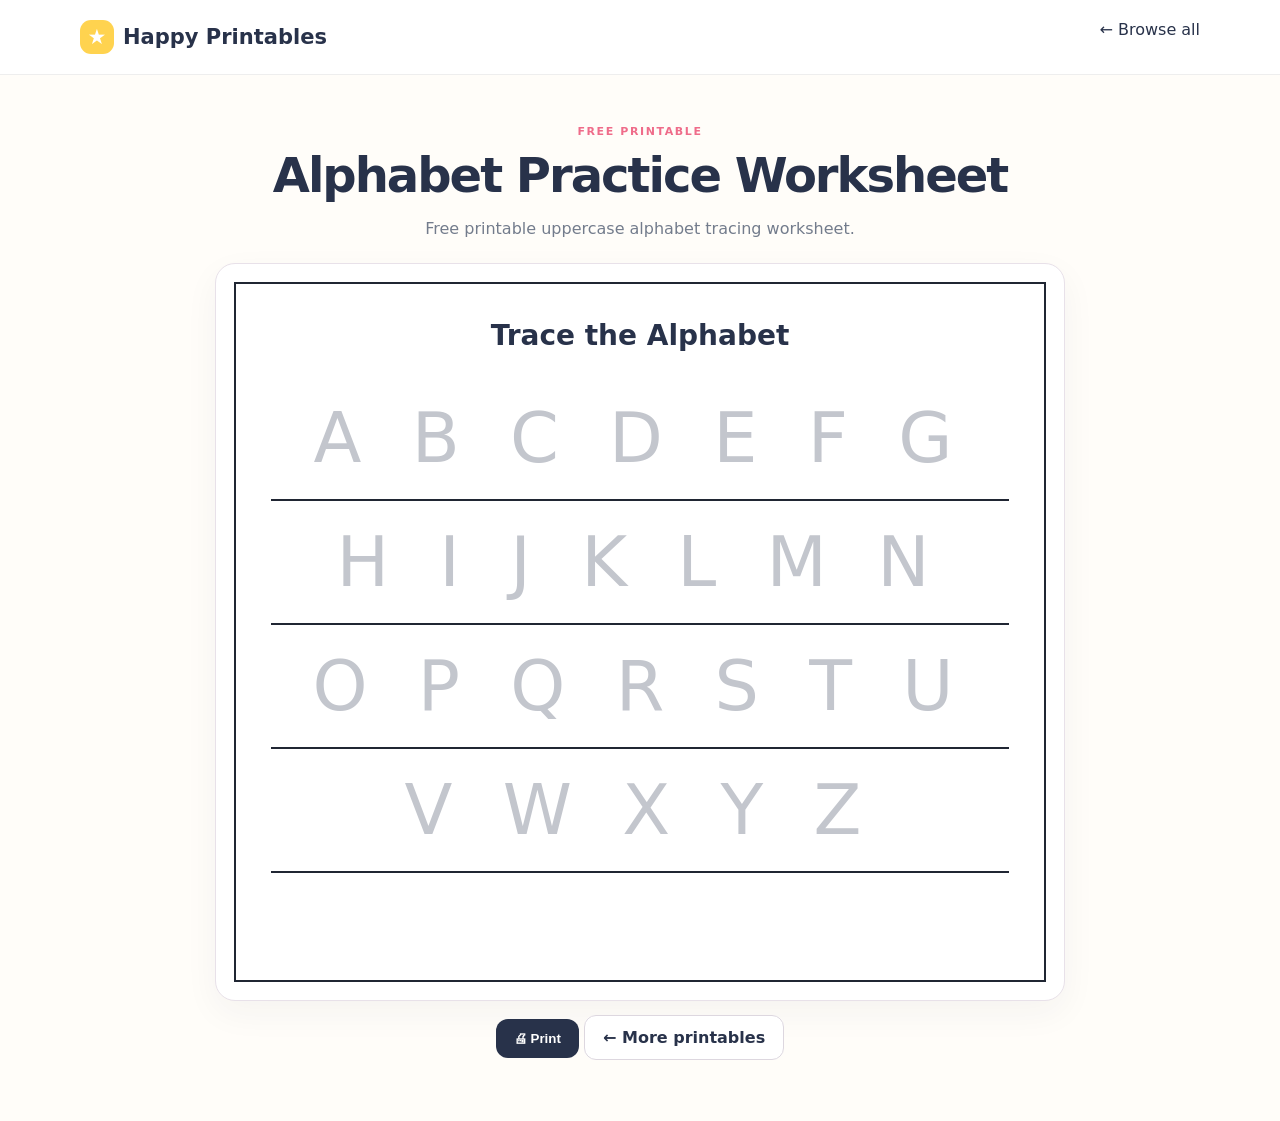
==== printables/alphabet-practice.html @ d5bad9fc "Add files via upload" ====
<!doctype html><html lang="en"><head><meta charset="utf-8"><meta name="viewport" content="width=device-width,initial-scale=1"><title>Alphabet Practice Worksheet — Happy Printables</title><meta name="description" content="Free printable uppercase alphabet tracing worksheet."><link rel="stylesheet" href="../style.css"></head><body><header class="print-header no-print"><div class="wrap print-nav"><a class="brand" href="../index.html"><b>★</b> Happy Printables</a><a href="../index.html">← Browse all</a></div></header><main class="print-main"><div class="print-title no-print"><span class="eyebrow">FREE PRINTABLE</span><h1>Alphabet Practice Worksheet</h1><p>Free printable uppercase alphabet tracing worksheet.</p></div><div class="worksheet-shell"><div class="worksheet"><h2>Trace the Alphabet</h2><div class="trace">A B C D E F G</div><div class="trace">H I J K L M N</div><div class="trace">O P Q R S T U</div><div class="trace">V W X Y Z</div></div></div><div class="controls no-print"><button class="btn" onclick="window.print()">🖨 Print</button> <a class="btn alt" href="../index.html">← More printables</a></div></main></body></html>
---- style.css ----
*{box-sizing:border-box}body{margin:0;background:#fffdf9;color:#28324a;font-family:Inter,system-ui,-apple-system,Segoe UI,sans-serif}a{text-decoration:none;color:inherit}.wrap{width:min(1120px,calc(100% - 32px));margin:auto}header{background:#fff;border-bottom:1px solid #eee8ef;position:sticky;top:0;z-index:5}.nav{height:70px;display:flex;align-items:center;justify-content:space-between;font-size:14px;font-weight:750;color:#687184}.brand{font-size:21px;font-weight:900;color:#28324a;display:flex;gap:9px;align-items:center}.brand b{display:grid;place-items:center;width:34px;height:34px;border-radius:11px;background:#ffd34f;color:white}.hero{background:linear-gradient(135deg,#fff0f5,#fff8e5,#edf9ff)}.hero-grid{min-height:480px;display:grid;grid-template-columns:1.15fr .85fr;gap:30px;align-items:center;padding:55px 0}.eyebrow{font-size:11px;font-weight:900;letter-spacing:1.6px;color:#ef6c8a}.hero h1{font-size:clamp(40px,6vw,67px);line-height:.98;letter-spacing:-3px;margin:14px 0 20px;max-width:700px}.hero p{font-size:18px;line-height:1.6;color:#687184;max-width:600px}.search{height:58px;background:#fff;border:2px solid #eee8ef;border-radius:18px;display:flex;align-items:center;padding:0 16px;max-width:620px;box-shadow:0 12px 35px #28324a12;font-size:27px;color:#a1a8b5}.search input{border:0;outline:0;font-size:16px;width:100%;padding-left:10px}.quick,.cats{display:flex;gap:8px;flex-wrap:wrap;margin-top:13px}.quick button,.cat{border:1px solid #e5e0e8;background:white;border-radius:999px;padding:9px 13px;font-weight:750;color:#687184;cursor:pointer}.cat.active{background:#28324a;color:#fff;border-color:#28324a}.hero-paper{justify-self:center;width:270px;height:330px;background:#fff;border-radius:20px;box-shadow:0 25px 55px #28324a22;transform:rotate(3deg);padding:24px;text-align:center;display:flex;flex-direction:column;align-items:center}.hero-paper strong{color:#697286}.hero-paper em{font-style:normal;font-size:150px;line-height:1;color:#9677f5;font-weight:950}.hero-paper span{color:#c4c7ce;font-size:21px;letter-spacing:7px;border-top:2px dashed #ddd;padding-top:12px}.hero-paper i{color:#ff718c;font-size:35px}.head{display:flex;justify-content:space-between;align-items:end;margin-top:60px}.head h2,.why h2{font-size:34px;letter-spacing:-1.5px;margin:8px 0}.head small{color:#8a92a1}.cats{margin:24px 0}.cards{display:grid;grid-template-columns:repeat(3,1fr);gap:20px}.card{background:#fff;border:1px solid #eee8ef;border-radius:22px;overflow:hidden;box-shadow:0 7px 24px #28324a0a;transition:.2s}.card:hover{transform:translateY(-5px);box-shadow:0 18px 38px #28324a16}.preview{height:185px;display:flex;flex-direction:column;align-items:center;justify-content:center;gap:10px}.preview b{font-size:78px;line-height:1}.preview span{font-size:10px;font-weight:900;letter-spacing:2px;color:#6d7585}.purple{background:#f0ebff;color:#8e6cf3}.blue{background:#eaf7ff;color:#41a8dc}.green{background:#e9fbf3}.orange{background:#fff1e6;color:#ff9860}.pink{background:#fff0f5;color:#ef6c8a}.mint{background:#effcf8;color:#39ad8d}.body{padding:19px 20px 22px}.body label{font-size:9px;font-weight:900;letter-spacing:1.2px;color:#7c5be7}.body h3{font-size:21px;margin:11px 0 5px}.body p{color:#737c8c;line-height:1.5;font-size:14px;min-height:42px}.body strong{display:block;color:#ef6c8a;font-size:13px;margin-top:15px}.empty{padding:45px;text-align:center;background:#fff;border:1px dashed #ddd6df;border-radius:18px;color:#777}.why{padding:75px 0}.whygrid{display:grid;grid-template-columns:repeat(3,1fr);gap:15px;margin-top:22px}.whygrid div{background:#fff;border:1px solid #eee8ef;border-radius:18px;padding:21px}.whygrid b,.whygrid span{display:block}.whygrid span{color:#737c8c;line-height:1.5;font-size:14px;margin-top:7px}footer{border-top:1px solid #eee8ef;background:#fff;padding:28px 0;color:#8a92a1;text-align:center;font-size:13px}.print-header{padding:20px 0;background:#fff;border-bottom:1px solid #eee}.print-nav{display:flex;justify-content:space-between}.print-main{padding:45px 0}.print-title{text-align:center;margin-bottom:25px}.print-title h1{font-size:48px;letter-spacing:-2px;margin:8px 0}.print-title p{color:#737c8c}.worksheet-shell{max-width:850px;margin:auto;background:#fff;border:1px solid #e8e1e9;border-radius:20px;padding:18px;box-shadow:0 12px 35px #28324a0c}.worksheet{border:2px solid #202633;min-height:700px;padding:35px;background:white}.worksheet h2{text-align:center;margin:0 0 25px;font-size:28px}.trace{font-size:70px;color:#c3c6cd;letter-spacing:14px;text-align:center;border-bottom:2px solid #202633;padding:20px}.outline{font-size:220px;font-weight:950;text-align:center;line-height:1;color:white;-webkit-text-stroke:3px #202633}.big-number{font-size:260px;font-weight:950;text-align:center;line-height:1;margin:25px}.controls{text-align:center;margin:18px}.btn{border:0;border-radius:12px;padding:12px 18px;font-weight:850;background:#28324a;color:white;cursor:pointer}.btn.alt{background:white;color:#28324a;border:1px solid #ddd7df}.name-form{display:flex;max-width:650px;margin:0 auto 20px;gap:8px}.name-form input{flex:1;padding:13px;border:2px solid #e2dce5;border-radius:12px;font-size:16px}.name-lines{text-align:center;color:#aeb3bb;font-size:48px;line-height:1.65;letter-spacing:3px}@media(max-width:800px){.hero-grid{grid-template-columns:1fr}.hero-paper{display:none}.cards{grid-template-columns:repeat(2,1fr)}.whygrid{grid-template-columns:1fr}}@media(max-width:540px){.cards{grid-template-columns:1fr}.nav>a:last-child{display:none}.hero h1{letter-spacing:-2px}.cats{overflow:auto;flex-wrap:nowrap}.cat{white-space:nowrap}}@media print{.no-print{display:none!important}.print-main{padding:0}.worksheet-shell{border:0;box-shadow:none;padding:0}.worksheet{min-height:0}}
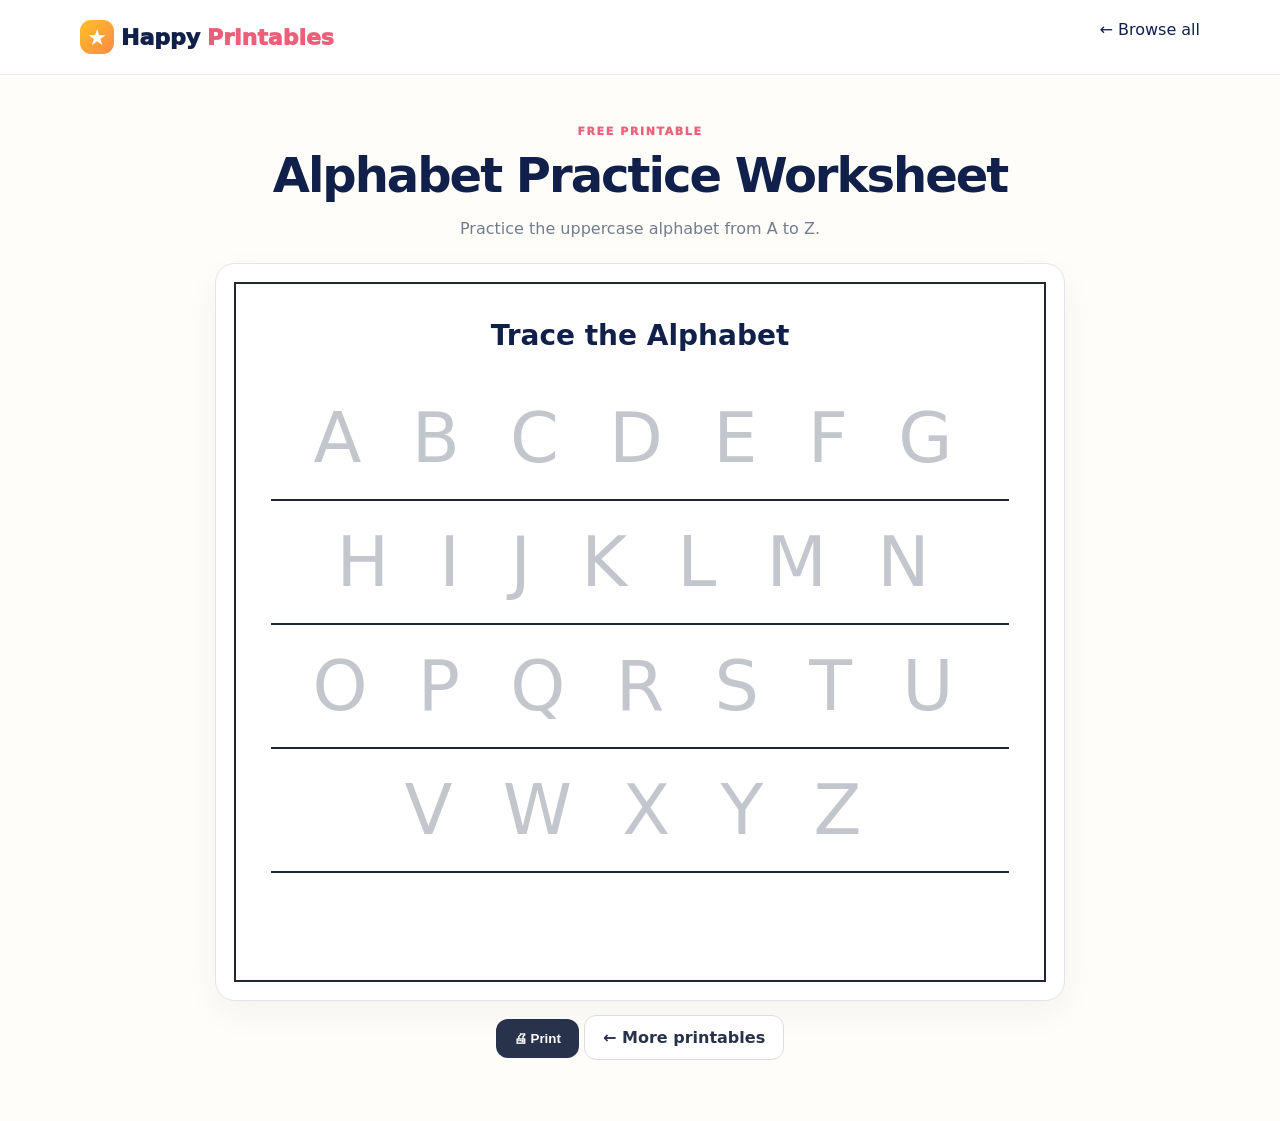
==== commit 2f256eeb: "Add files via upload" ====
--- a/printables/alphabet-practice.html
+++ b/printables/alphabet-practice.html
@@ -1 +1 @@
-<!doctype html><html lang="en"><head><meta charset="utf-8"><meta name="viewport" content="width=device-width,initial-scale=1"><title>Alphabet Practice Worksheet — Happy Printables</title><meta name="description" content="Free printable uppercase alphabet tracing worksheet."><link rel="stylesheet" href="../style.css"></head><body><header class="print-header no-print"><div class="wrap print-nav"><a class="brand" href="../index.html"><b>★</b> Happy Printables</a><a href="../index.html">← Browse all</a></div></header><main class="print-main"><div class="print-title no-print"><span class="eyebrow">FREE PRINTABLE</span><h1>Alphabet Practice Worksheet</h1><p>Free printable uppercase alphabet tracing worksheet.</p></div><div class="worksheet-shell"><div class="worksheet"><h2>Trace the Alphabet</h2><div class="trace">A B C D E F G</div><div class="trace">H I J K L M N</div><div class="trace">O P Q R S T U</div><div class="trace">V W X Y Z</div></div></div><div class="controls no-print"><button class="btn" onclick="window.print()">🖨 Print</button> <a class="btn alt" href="../index.html">← More printables</a></div></main></body></html>+<!doctype html><html lang="en"><head><meta charset="utf-8"><meta name="viewport" content="width=device-width,initial-scale=1"><title>Alphabet Practice Worksheet — Happy Printables</title><meta name="description" content="Free printable uppercase alphabet tracing worksheet."><link rel="stylesheet" href="../style.css"></head><body><header class="print-header no-print"><div class="wrap print-nav"><a class="brand" href="../index.html"><b>★</b> Happy <span>Printables</span></a><a href="../index.html">← Browse all</a></div></header><main class="print-main"><div class="print-title no-print"><span class="eyebrow">FREE PRINTABLE</span><h1>Alphabet Practice Worksheet</h1><p>Practice the uppercase alphabet from A to Z.</p></div><div class="worksheet-shell"><div class="worksheet"><h2>Trace the Alphabet</h2><div class="trace">A B C D E F G</div><div class="trace">H I J K L M N</div><div class="trace">O P Q R S T U</div><div class="trace">V W X Y Z</div></div></div><div class="controls no-print"><button class="btn" onclick="window.print()">🖨 Print</button> <a class="btn alt" href="../index.html">← More printables</a></div></main></body></html>
--- a/style.css
+++ b/style.css
@@ -1 +1,24 @@
-*{box-sizing:border-box}body{margin:0;background:#fffdf9;color:#28324a;font-family:Inter,system-ui,-apple-system,Segoe UI,sans-serif}a{text-decoration:none;color:inherit}.wrap{width:min(1120px,calc(100% - 32px));margin:auto}header{background:#fff;border-bottom:1px solid #eee8ef;position:sticky;top:0;z-index:5}.nav{height:70px;display:flex;align-items:center;justify-content:space-between;font-size:14px;font-weight:750;color:#687184}.brand{font-size:21px;font-weight:900;color:#28324a;display:flex;gap:9px;align-items:center}.brand b{display:grid;place-items:center;width:34px;height:34px;border-radius:11px;background:#ffd34f;color:white}.hero{background:linear-gradient(135deg,#fff0f5,#fff8e5,#edf9ff)}.hero-grid{min-height:480px;display:grid;grid-template-columns:1.15fr .85fr;gap:30px;align-items:center;padding:55px 0}.eyebrow{font-size:11px;font-weight:900;letter-spacing:1.6px;color:#ef6c8a}.hero h1{font-size:clamp(40px,6vw,67px);line-height:.98;letter-spacing:-3px;margin:14px 0 20px;max-width:700px}.hero p{font-size:18px;line-height:1.6;color:#687184;max-width:600px}.search{height:58px;background:#fff;border:2px solid #eee8ef;border-radius:18px;display:flex;align-items:center;padding:0 16px;max-width:620px;box-shadow:0 12px 35px #28324a12;font-size:27px;color:#a1a8b5}.search input{border:0;outline:0;font-size:16px;width:100%;padding-left:10px}.quick,.cats{display:flex;gap:8px;flex-wrap:wrap;margin-top:13px}.quick button,.cat{border:1px solid #e5e0e8;background:white;border-radius:999px;padding:9px 13px;font-weight:750;color:#687184;cursor:pointer}.cat.active{background:#28324a;color:#fff;border-color:#28324a}.hero-paper{justify-self:center;width:270px;height:330px;background:#fff;border-radius:20px;box-shadow:0 25px 55px #28324a22;transform:rotate(3deg);padding:24px;text-align:center;display:flex;flex-direction:column;align-items:center}.hero-paper strong{color:#697286}.hero-paper em{font-style:normal;font-size:150px;line-height:1;color:#9677f5;font-weight:950}.hero-paper span{color:#c4c7ce;font-size:21px;letter-spacing:7px;border-top:2px dashed #ddd;padding-top:12px}.hero-paper i{color:#ff718c;font-size:35px}.head{display:flex;justify-content:space-between;align-items:end;margin-top:60px}.head h2,.why h2{font-size:34px;letter-spacing:-1.5px;margin:8px 0}.head small{color:#8a92a1}.cats{margin:24px 0}.cards{display:grid;grid-template-columns:repeat(3,1fr);gap:20px}.card{background:#fff;border:1px solid #eee8ef;border-radius:22px;overflow:hidden;box-shadow:0 7px 24px #28324a0a;transition:.2s}.card:hover{transform:translateY(-5px);box-shadow:0 18px 38px #28324a16}.preview{height:185px;display:flex;flex-direction:column;align-items:center;justify-content:center;gap:10px}.preview b{font-size:78px;line-height:1}.preview span{font-size:10px;font-weight:900;letter-spacing:2px;color:#6d7585}.purple{background:#f0ebff;color:#8e6cf3}.blue{background:#eaf7ff;color:#41a8dc}.green{background:#e9fbf3}.orange{background:#fff1e6;color:#ff9860}.pink{background:#fff0f5;color:#ef6c8a}.mint{background:#effcf8;color:#39ad8d}.body{padding:19px 20px 22px}.body label{font-size:9px;font-weight:900;letter-spacing:1.2px;color:#7c5be7}.body h3{font-size:21px;margin:11px 0 5px}.body p{color:#737c8c;line-height:1.5;font-size:14px;min-height:42px}.body strong{display:block;color:#ef6c8a;font-size:13px;margin-top:15px}.empty{padding:45px;text-align:center;background:#fff;border:1px dashed #ddd6df;border-radius:18px;color:#777}.why{padding:75px 0}.whygrid{display:grid;grid-template-columns:repeat(3,1fr);gap:15px;margin-top:22px}.whygrid div{background:#fff;border:1px solid #eee8ef;border-radius:18px;padding:21px}.whygrid b,.whygrid span{display:block}.whygrid span{color:#737c8c;line-height:1.5;font-size:14px;margin-top:7px}footer{border-top:1px solid #eee8ef;background:#fff;padding:28px 0;color:#8a92a1;text-align:center;font-size:13px}.print-header{padding:20px 0;background:#fff;border-bottom:1px solid #eee}.print-nav{display:flex;justify-content:space-between}.print-main{padding:45px 0}.print-title{text-align:center;margin-bottom:25px}.print-title h1{font-size:48px;letter-spacing:-2px;margin:8px 0}.print-title p{color:#737c8c}.worksheet-shell{max-width:850px;margin:auto;background:#fff;border:1px solid #e8e1e9;border-radius:20px;padding:18px;box-shadow:0 12px 35px #28324a0c}.worksheet{border:2px solid #202633;min-height:700px;padding:35px;background:white}.worksheet h2{text-align:center;margin:0 0 25px;font-size:28px}.trace{font-size:70px;color:#c3c6cd;letter-spacing:14px;text-align:center;border-bottom:2px solid #202633;padding:20px}.outline{font-size:220px;font-weight:950;text-align:center;line-height:1;color:white;-webkit-text-stroke:3px #202633}.big-number{font-size:260px;font-weight:950;text-align:center;line-height:1;margin:25px}.controls{text-align:center;margin:18px}.btn{border:0;border-radius:12px;padding:12px 18px;font-weight:850;background:#28324a;color:white;cursor:pointer}.btn.alt{background:white;color:#28324a;border:1px solid #ddd7df}.name-form{display:flex;max-width:650px;margin:0 auto 20px;gap:8px}.name-form input{flex:1;padding:13px;border:2px solid #e2dce5;border-radius:12px;font-size:16px}.name-lines{text-align:center;color:#aeb3bb;font-size:48px;line-height:1.65;letter-spacing:3px}@media(max-width:800px){.hero-grid{grid-template-columns:1fr}.hero-paper{display:none}.cards{grid-template-columns:repeat(2,1fr)}.whygrid{grid-template-columns:1fr}}@media(max-width:540px){.cards{grid-template-columns:1fr}.nav>a:last-child{display:none}.hero h1{letter-spacing:-2px}.cats{overflow:auto;flex-wrap:nowrap}.cat{white-space:nowrap}}@media print{.no-print{display:none!important}.print-main{padding:0}.worksheet-shell{border:0;box-shadow:none;padding:0}.worksheet{min-height:0}}+*{box-sizing:border-box}
+:root{--navy:#10204a;--muted:#6e7688;--pink:#ff5f7e;--yellow:#ffd34f;--blue:#31b6d6;--purple:#8067ee;--mint:#40bd9a}
+body{margin:0;background:#fffdf9;color:var(--navy);font-family:Inter,ui-sans-serif,system-ui,-apple-system,"Segoe UI",sans-serif}
+a{text-decoration:none;color:inherit}.wrap{width:min(1120px,calc(100% - 32px));margin:auto}
+header{background:#fff;border-bottom:1px solid #eee9ef;position:sticky;top:0;z-index:5}.nav{height:70px;display:flex;align-items:center;justify-content:space-between}
+.brand{font-size:22px;font-weight:950;display:flex;gap:7px;align-items:center}.brand b{display:grid;place-items:center;width:34px;height:34px;border-radius:11px;background:linear-gradient(135deg,#ffbf27,#ff8a45);color:white}.brand span{color:#ef5e79}
+.browse-link{font-size:14px;font-weight:850}.browse-link span{margin-left:6px}
+.hero{overflow:hidden;background:linear-gradient(135deg,#fff1f3 0%,#fff7e9 55%,#effcff 100%)}.hero-grid{min-height:520px;display:grid;grid-template-columns:1.1fr .9fr;gap:20px;align-items:center;padding:58px 0}.hero-copy{position:relative}.hero-stars{position:absolute;left:-40px;top:-25px;color:#ffc629;font-size:28px;transform:rotate(-15deg)}
+.eyebrow{font-size:11px;font-weight:950;letter-spacing:1.6px;color:#ed617b}.hero h1{font-size:clamp(42px,6vw,68px);line-height:.98;letter-spacing:-3px;margin:15px 0 20px}.hero h1 span{color:#ef5e79}.hero p{font-size:18px;line-height:1.6;color:var(--muted);max-width:600px}
+.search{height:60px;background:#fff;border:2px solid #ece8ed;border-radius:20px;display:flex;align-items:center;padding:0 17px;max-width:640px;box-shadow:0 14px 35px #10204a14}.search span{font-size:28px;color:#8790a1}.search input{border:0;outline:0;font-size:16px;width:100%;padding-left:10px;color:var(--navy)}
+.quick,.cats{display:flex;gap:9px;flex-wrap:wrap;margin-top:13px}.quick button,.cat{border:1px solid #e4dfe6;background:#fff;border-radius:999px;padding:10px 14px;font-weight:800;color:#5e6677;cursor:pointer}.quick button:hover,.cat:hover{transform:translateY(-1px)}.cat.active{background:var(--navy);color:#fff;border-color:var(--navy)}
+.hero-art{height:420px;position:relative}.rainbow{position:absolute;right:50px;top:12px;width:260px;height:180px;border-radius:160px 160px 0 0;overflow:hidden}.rainbow i{position:absolute;left:50%;transform:translateX(-50%);bottom:-50px;border-radius:50% 50% 0 0;border:16px solid transparent}.rainbow i:nth-child(1){width:250px;height:220px;border-color:#ff5f7e transparent transparent transparent}.rainbow i:nth-child(2){width:210px;height:185px;border-color:#ffbd35 transparent transparent transparent}.rainbow i:nth-child(3){width:170px;height:150px;border-color:#48c8d6 transparent transparent transparent}.rainbow i:nth-child(4){width:130px;height:115px;border-color:#8067ee transparent transparent transparent}
+.cloud{position:absolute;background:#fff;border:3px solid #d9e4e9;border-radius:60px;width:115px;height:43px}.cloud:before,.cloud:after{content:"";position:absolute;background:#fff;border:3px solid #d9e4e9;border-bottom:0;border-radius:50% 50% 0 0}.cloud:before{width:44px;height:43px;left:16px;top:-25px}.cloud:after{width:55px;height:55px;right:12px;top:-33px}.cloud-a{right:30px;top:160px}.cloud-b{left:15px;top:215px;transform:scale(.75)}
+.printer{position:absolute;right:60px;bottom:20px;width:270px;height:180px}.printer-face{position:absolute;left:0;bottom:0;width:270px;height:145px;border-radius:30px 30px 22px 22px;background:#35b5c9;border:5px solid #10204a;box-shadow:inset 0 -18px 0 #2399b1}.printer-top{position:absolute;left:42px;top:7px;width:185px;height:62px;border-radius:20px 20px 8px 8px;background:#54c9d7;border:5px solid #10204a;z-index:2}.printer-slot{position:absolute;left:70px;top:93px;width:130px;height:17px;border-radius:12px;background:#10204a}.eye{position:absolute;top:55px;width:9px;height:12px;border-radius:50%;background:#10204a}.e1{left:88px}.e2{left:157px}.cheek{position:absolute;top:75px;width:17px;height:9px;border-radius:50%;background:#ff8297}.c1{left:67px}.c2{left:173px}.paper{position:absolute;z-index:4;left:92px;bottom:-52px;width:100px;height:100px;background:#fff;border:4px solid #10204a;transform:rotate(8deg);display:grid;place-items:center;box-shadow:0 7px 0 #f3d8a6}.paper span{font-size:36px;color:#ff5f7e}.star-big{position:absolute;left:10px;top:75px;font-size:50px;color:#ffc629;transform:rotate(-14deg)}.squiggle{position:absolute;left:10px;bottom:50px;color:#49bd9a;font-size:90px;transform:rotate(-25deg)}
+.head{display:flex;justify-content:space-between;align-items:end;margin-top:58px}.head h2,.why h2{font-size:34px;letter-spacing:-1.5px;margin:8px 0}.head small{color:#8a92a1}
+.section-title{display:flex;justify-content:space-between;align-items:center;margin:32px 0 15px}.section-title h2{font-size:28px;margin:0}.section-title a{font-weight:850;color:#1474e9}
+.cards{display:grid;grid-template-columns:repeat(3,1fr);gap:20px}.card{background:#fff;border:1px solid #eee8ef;border-radius:22px;overflow:hidden;box-shadow:0 7px 24px #10204a0a;transition:.2s}.card:hover{transform:translateY(-5px);box-shadow:0 18px 38px #10204a16}
+.preview{height:205px;display:flex;flex-direction:column;align-items:center;justify-content:center;gap:8px;position:relative;overflow:hidden}.preview span,.preview small{font-size:10px;font-weight:950;letter-spacing:1.5px}.dinosaur-preview{background:#effaf3}.dinosaur-preview svg{width:86%;height:92%}.ink{fill:#fff;stroke:#18233a;stroke-width:5;stroke-linejoin:round}.ink-fill{fill:#18233a}.letter-preview{background:#f0ebff}.a-letter{font-size:100px;font-weight:950;color:#7d61e9;line-height:.8}.mini-apple{position:absolute;right:28px;top:30px;width:45px;height:42px;border:4px solid #18233a;border-radius:48% 48% 50% 50%;background:#fff}.mini-apple:after{content:"";position:absolute;width:12px;height:22px;border:4px solid #18233a;border-left:0;border-bottom:0;border-radius:100%;right:0;top:-17px;transform:rotate(35deg)}.mini-apple span{position:absolute;width:12px;height:4px;background:#18233a;top:-8px;left:22px;transform:rotate(-30deg)}.letter-preview small{color:#9b8ae8}.maze-preview{background:#fff0e5;color:#ff9b61}.maze-icon{font-size:130px;line-height:.6;font-weight:300}.number-preview{background:#eaf7ff;color:#2da7d1}.number-preview b{font-size:105px}.number-preview span{color:#63bfe0}.butterfly-preview{background:#fff0f5}.butterfly{font-size:95px}.name-preview{background:#effcf8;color:#3fb79a}.name-preview b{font-size:48px}.name-preview span{color:#6a8d85}.body{padding:19px 20px 22px}.body label{font-size:9px;font-weight:950;letter-spacing:1.2px;color:#7d61e9}.body h3{font-size:21px;margin:11px 0 5px}.body p{color:#737c8c;line-height:1.5;font-size:14px;min-height:42px}.body strong{display:block;color:#ef617d;font-size:13px;margin-top:15px}.empty{padding:45px;text-align:center;background:#fff;border:1px dashed #ddd6df;border-radius:18px;color:#777}
+.why{padding:78px 0}.whygrid{display:grid;grid-template-columns:repeat(3,1fr);gap:15px;margin-top:22px}.whygrid div{background:#fff;border:1px solid #eee8ef;border-radius:18px;padding:21px}.whygrid b,.whygrid span{display:block}.whygrid span{color:#737c8c;line-height:1.5;font-size:14px;margin-top:7px}footer{border-top:1px solid #eee8ef;background:#fff;padding:28px 0;color:#8a92a1;text-align:center;font-size:13px}
+.print-header{padding:20px 0;background:#fff;border-bottom:1px solid #eee}.print-nav{display:flex;justify-content:space-between}.print-main{padding:45px 0}.print-title{text-align:center;margin-bottom:25px}.print-title h1{font-size:48px;letter-spacing:-2px;margin:8px 0}.print-title p{color:#737c8c}.worksheet-shell{max-width:850px;margin:auto;background:#fff;border:1px solid #e8e1e9;border-radius:20px;padding:18px;box-shadow:0 12px 35px #10204a0c}.worksheet{border:2px solid #202633;min-height:700px;padding:35px;background:#fff}.worksheet h2{text-align:center;margin:0 0 25px;font-size:28px}.trace{font-size:70px;color:#c3c6cd;letter-spacing:14px;text-align:center;border-bottom:2px solid #202633;padding:20px}.outline{font-size:220px;font-weight:950;text-align:center;line-height:1;color:white;-webkit-text-stroke:3px #202633}.big-number{font-size:260px;font-weight:950;text-align:center;line-height:1;margin:25px}.controls{text-align:center;margin:18px}.btn{border:0;border-radius:12px;padding:12px 18px;font-weight:850;background:#28324a;color:#fff;cursor:pointer}.btn.alt{background:#fff;color:#28324a;border:1px solid #ddd}
+.name-form{text-align:center;margin:0 auto 20px;display:flex;justify-content:center;gap:8px}.name-form input{width:min(380px,75vw);height:46px;border:1px solid #ddd;border-radius:12px;padding:0 14px;font-size:16px}
+@media(max-width:780px){.hero-grid{grid-template-columns:1fr;padding:40px 0 20px}.hero-art{height:300px;transform:scale(.82);transform-origin:top center;margin-bottom:-55px}.cards{grid-template-columns:1fr 1fr}.whygrid{grid-template-columns:1fr}.head{margin-top:40px}.hero h1{letter-spacing:-2px}.print-title h1{font-size:34px}}
+@media(max-width:520px){.cards{grid-template-columns:1fr}.browse-link{display:none}.hero h1{font-size:43px}.hero-art{transform:scale(.72);margin-bottom:-80px}.worksheet{padding:20px}.trace{font-size:42px;letter-spacing:7px}.outline{font-size:150px}}
+@media print{.no-print{display:none!important}body{background:#fff}.worksheet-shell{border:0;box-shadow:none;padding:0}.worksheet{min-height:auto;border:2px solid #111}.print-main{padding:0}}
